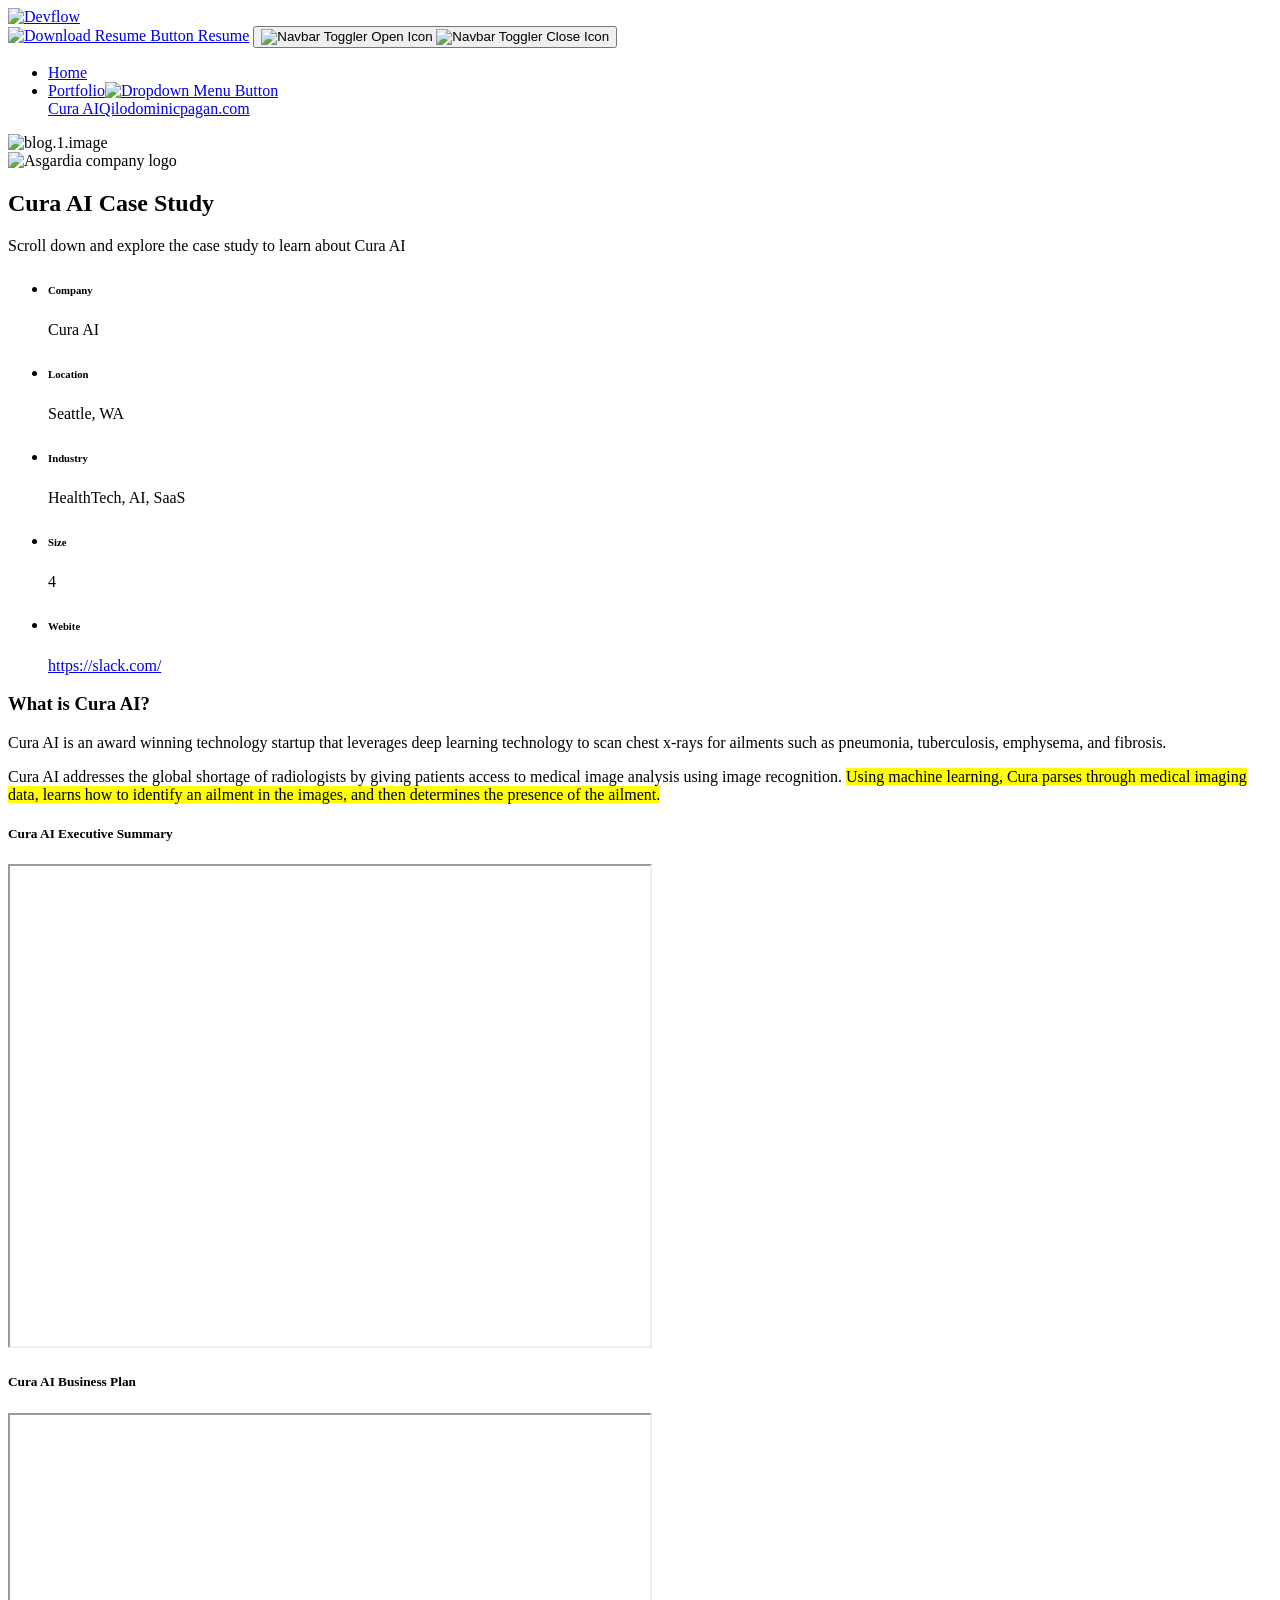
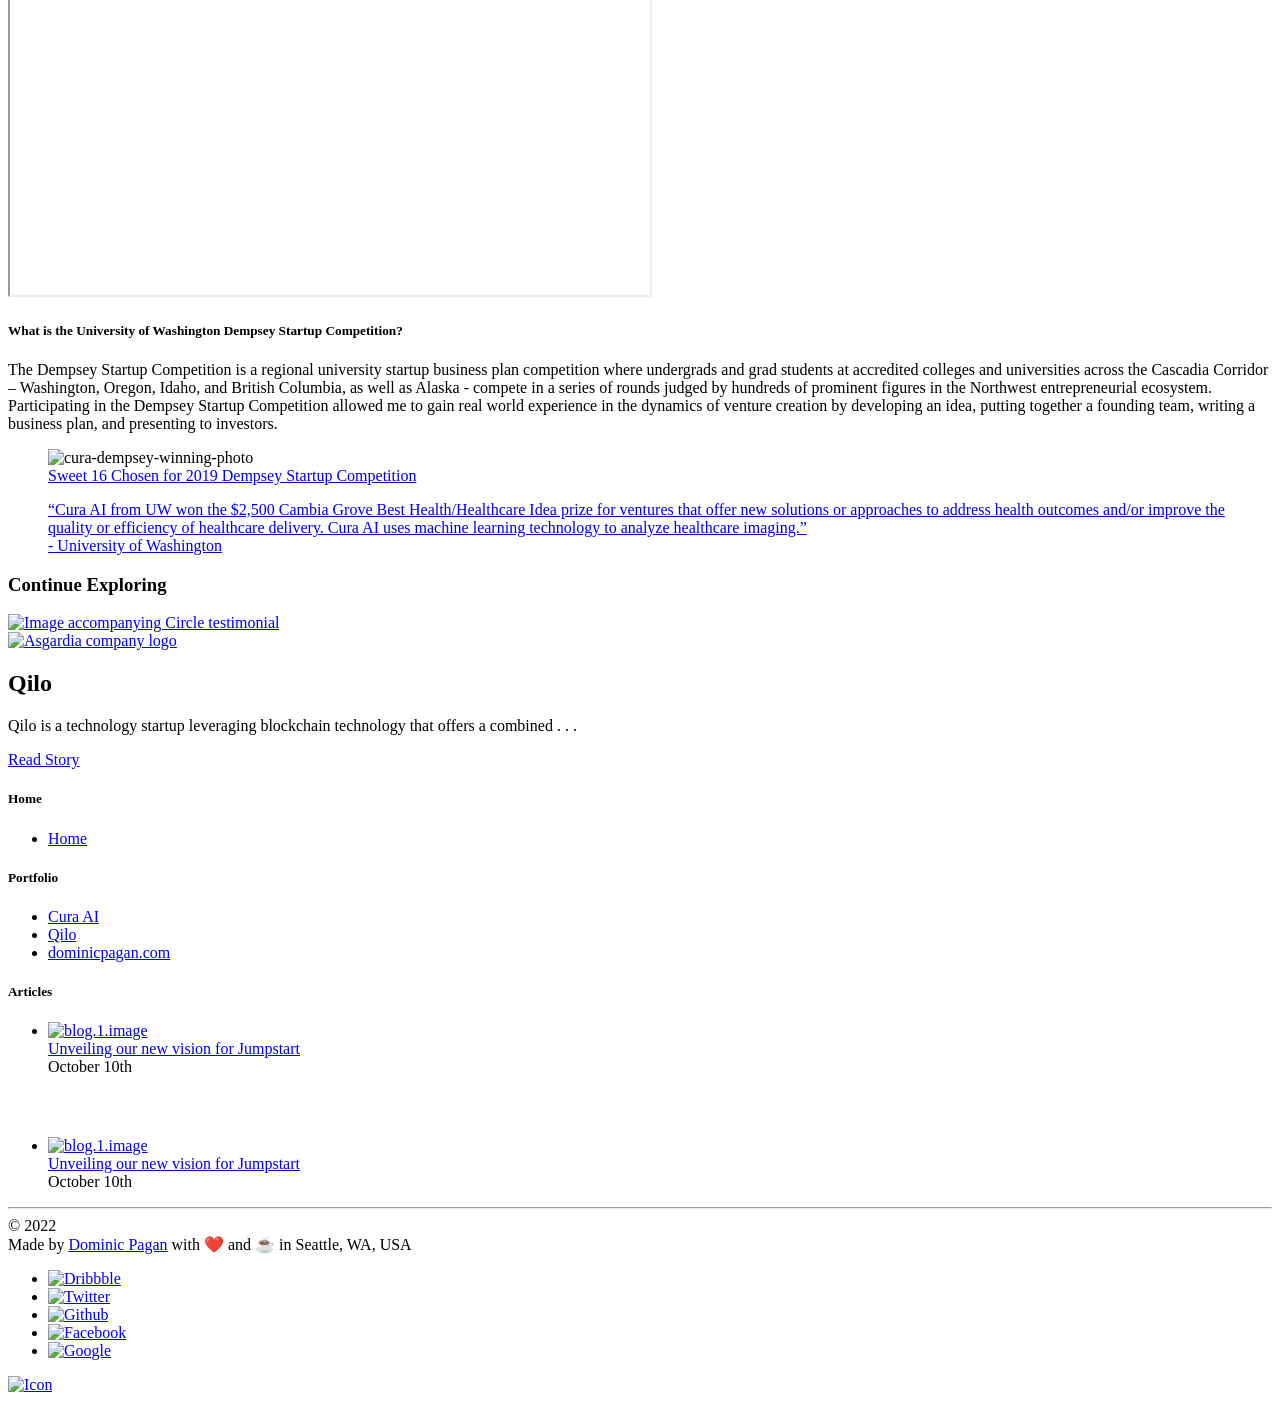
==== cura-case-study.html @ bec437ee "Add files via upload" ====
﻿<!doctype html>
<html lang="en">

<head>
    <meta charset="utf-8">
    <title>Cura Case Study</title>
    <meta name="viewport" content="width=device-width, initial-scale=1.0">
    <meta name="description" content="Bootstrap HTML template and UI kit by Medium Rare">
    <!-- Begin loading animation -->
    <link href="assets/css/loaders/loader-pulse.css" rel="stylesheet" type="text/css" media="all" />
    <!-- End loading animation -->
    <link href="assets/css/theme.css" rel="stylesheet" type="text/css" media="all" />
    <link href="https://fonts.googleapis.com/css?family=Nunito:400,400i,600,700&display=swap" rel="stylesheet">
    <link href="assets/css/custom.css" rel="stylesheet" type="text/css" media="all" />
</head>

  <body>
    <div class="loader">
      <div class="loading-animation"></div>
    </div>
    <!-- <div class="alert alert-dismissible d-none d-md-block bg-primary-3 text-white py-4 py-md-3 px-0 mb-0 rounded-0 border-0">
    <div class="container">
        <div class="row no-gutters align-items-md-center justify-content-center">
            <div class="col-lg-11 col-md d-flex flex-column flex-md-row align-items-md-center justify-content-lg-center">
                <div class="mb-3 mb-md-0"><strong>Intro Sale</strong> $10 per license for Jumpstart's launch. Act fast, ends soon.</div>
                <a class="btn btn-sm btn-success ml-md-3" target="_blank" href=#>Redeem Offer</a>
            </div>
            <div class="col-auto position-absolute right">
                <button type="button" class="close p-0 position-relative" data-dismiss="alert" aria-label="Close">
                    <span aria-hidden="true">
                        <img src="assets/img/icons/interface/icon-x.svg" alt="Close" class="icon icon-sm bg-white" data-inject-svg>
                    </span>
                </button>
            </div>
        </div>
    </div>
</div> -->
    <div class="navbar-container bg-primary-3">
      <nav class="navbar navbar-expand-lg navbar-dark" data-sticky="top">
          <div class="container">
              <a class="navbar-brand navbar-brand-dynamic-color fade-page" href="index.html">
                  <img alt="Devflow" src="assets/img/logos/dominic_portfolio_logo.png" style="width:200px;height:60.68px;">
              </a>
              <div class="d-flex align-items-center order-lg-3">
                  <a href="https://forms.gle/4DcgA4DSBCfQYW4X8" target="_blank" class="btn btn-primary ml-lg-4 mr-3 mr-md-4 mr-lg-0 d-none d-sm-block order-lg-3"><img alt="Download Resume Button" src="assets/img/icons/theme/files/cloud-download.svg"> Resume</a>
                  <button aria-expanded="false" aria-label="Toggle navigation" class="navbar-toggler" data-target=".navbar-collapse" data-toggle="collapse" type="button">
                      <img alt="Navbar Toggler Open Icon" class="navbar-toggler-open icon icon-sm" data-inject-svg src="assets/css/img/icon-menu.svg">
                      <img alt="Navbar Toggler Close Icon" class="navbar-toggler-close icon icon-sm" data-inject-svg src="assets/css/img/icon-x.svg">
                  </button>
              </div>
              <div class="collapse navbar-collapse order-3 order-lg-2 justify-content-lg-end" id="navigation-menu">
                  <ul class="navbar-nav my-3 my-lg-0">
                      <li class="nav-item">
                          <div class="dropdown">
                              <a aria-expanded="false" aria-haspopup="true" class="nav-link nav-item" data-toggle="dropdown-grid" href="index.html" role="button">Home</a>
                          </div>
                      </li>
                      <li class="nav-item">
                          <div class="dropdown">
                              <a aria-expanded="false" aria-haspopup="true" class="nav-link nav-item" data-toggle="dropdown-grid" href="#" role="button">Portfolio<img alt="Dropdown Menu Button" class="filter-white" src="assets/img/icons/interface/icon-caret-down.svg"></a>
                              <div class="row dropdown-menu">
                                  <div class="col-auto" data-dropdown-content>
                                      <div class="dropdown-grid-menu">
                                          <a href="cura-case-study.html" class="dropdown-item fade-page">Cura AI</a><a href="qilo-case-study.html" class="dropdown-item fade-page">Qilo</a><a href="dominicpagan-case-study.html" class="dropdown-item fade-page">dominicpagan.com</a>
                                      </div>
                                  </div>
                              </div>
                          </div>
                      </li>
                  </ul>
              </div>
          </div>
      </nav>
    </div>

    <section class="p-0 bg-primary-3 row no-gutters">
      <div class="col-lg-5 col-xl-6 order-lg-2">
        <div class="divider divider-side transform-flip-y bg-primary-3 d-none d-lg-block"></div>
        <img class="flex-fill" src="assets/img/cura-dempsey-winning-photo.jpg" alt="blog.1.image">
      </div>
      <div class="col-lg-7 col-xl-6">
        <div class="container min-vh-lg-70 min-vh-xl-80 d-flex align-items-center">
          <div class="row justify-content-center">
            <div class="col col-md-10 col-xl-9 py-4 py-sm-5">
              <div class="my-4 my-md-5 my-lg-0 my-xl-5">
                <div class="badge badge-light">
                                <img src="assets/img/logos/cura-logo-black.png" alt="Asgardia company logo" class="icon icon-lg m-lg-1">
                </div>
                
                <h1 class="display-4 mt-4 mt-lg-5">
              Cura AI Case Study
            </h1>
                <p class="lead">
                    Scroll down and explore the case study to learn about Cura AI
                </p>
              </div>
            </div>
          </div>
        </div>
      </div>
    </section>
    <section>
      <div class="container">
        <div class="row align-items-start justify-content-around">
          <div class="col-md-9 col-lg col-xl-4 sticky-lg-top mb-5 mb-lg-0">
            <ul class="list-group pr-xl-4">
              <li class="list-group-item px-4 py-3 d-flex justify-content-between">
                <h6 class="mb-0">Company</h6>
                <div>Cura AI</div>
              </li>
              <li class="list-group-item px-4 py-3 d-flex justify-content-between">
                <h6 class="mb-0">Location</h6>
                <div>Seattle, WA</div>
              </li>
              <li class="list-group-item px-4 py-3 d-flex justify-content-between">
                <h6 class="mb-0">Industry</h6>
                <div>HealthTech, AI, SaaS</div>
              </li>
              <li class="list-group-item px-4 py-3 d-flex justify-content-between">
                <h6 class="mb-0">Size</h6>
                <div>4</div>
              </li>
              <li class="list-group-item px-4 py-3 d-flex justify-content-between">
                <h6 class="mb-0">Webite</h6>
                <div><a href="#">https://slack.com/</a>
                </div>
              </li>
            </ul>
          </div>
          <div class="col-xl-7 col-lg-8 col-md-9">
            <article class="article">
              <h3 class="h2">What is Cura AI?</h3>
              <p>
                  Cura AI is an award winning technology startup that leverages deep learning technology to scan chest x-rays for ailments such as pneumonia, tuberculosis, emphysema, and fibrosis.              </p>
              <p>


                  Cura AI addresses the global shortage of radiologists by giving patients access to medical image analysis using image recognition. <mark data-aos="highlight-text" data-aos-delay="250">
    Using machine learning, Cura parses through medical imaging data, learns how to identify an ailment in the images, and then determines the
    presence of the ailment.</mark>
              </p>
              <h5>Cura AI Executive Summary</h5>
              <p>
                  <iframe src="https://drive.google.com/file/d/1yFnxtBKq-VN1tPJ_rn9zBAnUxl6fNnt5/preview" width="640" height="480" allow="autoplay"></iframe>
              </p>
              
              <p>
                  
              </p>
              <h5>Cura AI Business Plan</h5>
              <p>
                  <iframe src="https://drive.google.com/file/d/1v3Smj7I9ie5drWH5AjKhnyu6d0LBf76s/preview" width="640" height="480" allow="autoplay"></iframe>
              </p>
              <h5>What is the University of Washington Dempsey Startup Competition?</h5>
              <p>
                  The Dempsey Startup Competition is a regional university startup business plan competition where undergrads and grad students at accredited colleges and universities across the Cascadia Corridor – Washington, Oregon, Idaho, and British Columbia, as well as Alaska - compete in a series of rounds judged by hundreds of prominent figures in the Northwest entrepreneurial ecosystem. Participating in the Dempsey Startup Competition allowed me to gain real world experience in the dynamics of venture creation by developing an idea, putting together a founding team, writing a business plan, and presenting to investors.
              </p>
              <figure>
                <img src="assets/img/cura-dempsey-winning-photo.jpg" alt="cura-dempsey-winning-photo" class="img-fluid rounded">
                <figcaption><a href="https://blog.foster.uw.edu/sweet-16-2019-dempsey-startup-competition/" target="_blank">Sweet 16 Chosen for 2019 Dempsey Startup Competition</a></figcaption>
              </figure>
              <blockquote class="blockquote">
                  <a href="https://blog.foster.uw.edu/awards-2019-dempsey-startup-competition/" target="_blank">“Cura AI from UW won the $2,500 Cambia Grove Best Health/Healthcare Idea prize for ventures that offer new solutions or approaches to address health outcomes and/or improve the quality or efficiency of healthcare delivery. Cura AI uses machine learning technology to analyze healthcare imaging.”<br /> - University of Washington</a>
              </blockquote>
              <p></p>
              <p></p>
              
            </article>
          </div>
        </div>
      </div>
    </section>
    <section class="bg-primary-3">
      <div class="container">
        <div class="row section-title justify-content-center text-center">
          <div class="col-md-9 col-lg-8 col-xl-7">
            <h3 class="h1">Continue Exploring</h3>

          </div>
        </div>
        <div class="row">
          <div class="col">
            <div class="d-flex flex-column flex-lg-row no-gutters border rounded bg-primary-3 o-hidden">
              <a href="#" class="d-block position-relative bg-gradient col-xl-6 order-lg-2">
                <div class="divider divider-side transform-flip-y d-none d-lg-block"></div>
                <img class="card-img-top flex-fill hover-fade-out" src="assets/img/qilo-home-banner-custom.jpg" alt="Image accompanying Circle testimonial">
                <div class="badge badge-light badge-pill">
                  <img src="assets/img/logos/qilo-black.png" alt="Asgardia company logo" class="icon icon-sm m-1 m-lg-2">
                </div>
              </a>
              <div class="p-4 p-md-5 col-xl">
                <div class="p-lg-4 p-xl-5">
                  <h1>Qilo</h1>
                  <p class="lead">
                      Qilo is a technology startup leveraging blockchain technology that offers a combined . . .
                  </p>
                  <a href="qilo-case-study.html" class="lead stretched-link">Read Story</a>
                </div>
              </div>
            </div>
          </div>
        </div>
      </div>
    </section>
    <footer class="bg-primary-3 text-white links-white pb-4 footer-1">
        <div class="container">
            <div class="row">
                <div class="col-xl-auto mr-xl-5 col-md-3">
                    <h5>Home</h5>
                    <ul class="nav flex-row flex-md-column">
                        <li class="nav-item mr-3 mr-md-0">
                            <a href="index.html" class="nav-link fade-page px-0 py-2">Home</a>
                        </li>
                    </ul>
                </div>
                <div class="col-xl-auto mr-xl-5 col-md-3 mb-4 mb-md-0">
                    <h5>Portfolio</h5>
                    <ul class="nav flex-row flex-md-column">
                        <li class="nav-item mr-3 mr-md-0">
                            <a href="cura-case-study.html" class="nav-link fade-page px-0 py-2">Cura AI</a>
                        </li>
                        <li class="nav-item mr-3 mr-md-0">
                            <a href="qilo-case-study.html" class="nav-link fade-page px-0 py-2">Qilo</a>
                        </li>
                        <li class="nav-item mr-3 mr-md-0">
                            <a href="dominicpagan-case-study.html" class="nav-link fade-page px-0 py-2">dominicpagan.com</a>
                        </li>
                    </ul>
                </div>
                <div class="col mt-4 mt-md-0 mt-lg-5 mt-xl-0 order-lg-4 order-xl-3">
                    <h5>Articles</h5>
                    <ul class="list-unstyled d-flex flex-wrap">
                        <li class="col-12 col-lg-6 col-xl-12 px-0">
                            <div class="row my-2 my-md-3">
                                <a class="col-5" href="#">
                                    <img class="rounded img-fluid hover-fade-out" src="assets/img/blog/thumb-2.jpg" alt="blog.1.image">
                                </a>
                                <div class="col">
                                    <a class="h6" href="#">Unveiling our new vision for Jumpstart</a>
                                    <div class="text-small text-muted mt-2">October 10th</div>
                                </div>
                            </div>
                        </li>
                    </ul>
                </div>
                <div class="col-lg mt-2 mt-md-5 mt-lg-0 order-lg-3 order-xl-4">
                    <h5><span style="color: transparent">Articles</span></h5>
                    <ul class="list-unstyled d-flex flex-wrap">
                        <li class="col-12 col-lg-6 col-xl-12 px-0">
                            <div class="row my-2 my-md-3">
                                <a class="col-5" href="#">
                                    <img class="rounded img-fluid hover-fade-out" src="assets/img/blog/thumb-1.jpg" alt="blog.1.image">
                                </a>
                                <div class="col">
                                    <a class="h6" href="#">Unveiling our new vision for Jumpstart</a>
                                    <div class="text-small text-muted mt-2">October 10th</div>
                                </div>
                            </div>
                        </li>
                    </ul>
                </div>
            </div>
            <div class="row">
                <div class="col">
                    <hr>
                </div>
            </div>
            <div class="row flex-column flex-lg-row align-items-center justify-content-center justify-content-lg-between text-center text-lg-left">
                <div class="col-auto">
                    <div class="d-flex flex-column flex-sm-row align-items-center text-small">
                        <div class="text-muted">
                            &copy; 2022 <br /> Made by <a href="https://dominicpagan.com" target="_blank">Dominic Pagan</a> with ❤️ and ☕ in Seattle, WA, USA
                        </div>
                    </div>
                </div>
                <div class="col-auto mt-3 mt-lg-0">
                    <ul class="list-unstyled d-flex mb-0">
                        <li class="mx-3">
                            <a href="#" class="hover-fade-out">
                                <img src="assets/img/icons/social/dribbble.svg" alt="Dribbble" class="icon icon-xs bg-white" data-inject-svg>
                            </a>
                        </li>
                        <li class="mx-3">
                            <a href="#" class="hover-fade-out">
                                <img src="assets/img/icons/social/twitter.svg" alt="Twitter" class="icon icon-xs bg-white" data-inject-svg>
                            </a>
                        </li>
                        <li class="mx-3">
                            <a href="#" class="hover-fade-out">
                                <img src="assets/img/icons/social/github.svg" alt="Github" class="icon icon-xs bg-white" data-inject-svg>
                            </a>
                        </li>
                        <li class="mx-3">
                            <a href="#" class="hover-fade-out">
                                <img src="assets/img/icons/social/facebook.svg" alt="Facebook" class="icon icon-xs bg-white" data-inject-svg>
                            </a>
                        </li>
                        <li class="mx-3">
                            <a href="#" class="hover-fade-out">
                                <img src="assets/img/icons/social/google.svg" alt="Google" class="icon icon-xs bg-white" data-inject-svg>
                            </a>
                        </li>
                    </ul>
                </div>
            </div>
        </div>
    </footer>
    <a href="#top" class="btn btn-primary rounded-circle btn-back-to-top" data-smooth-scroll data-aos="fade-up" data-aos-offset="2000" data-aos-mirror="true" data-aos-once="false">
      <img src="assets/img/icons/interface/icon-arrow-up.svg" alt="Icon" class="icon bg-white" data-inject-svg>
    </a>
    <!-- Required vendor scripts (Do not remove) -->
    <script type="text/javascript" src="assets/js/jquery.min.js"></script>
    <script type="text/javascript" src="assets/js/popper.min.js"></script>
    <script type="text/javascript" src="assets/js/bootstrap.js"></script>

    <!-- Optional Vendor Scripts (Remove the plugin script here and comment initializer script out of index.js if site does not use that feature) -->

    <!-- AOS (Animate On Scroll - animates elements into view while scrolling down) -->
    <script type="text/javascript" src="assets/js/aos.js"></script>
    <!-- Clipboard (copies content from browser into OS clipboard) -->
    <script type="text/javascript" src="assets/js/clipboard.min.js"></script>
    <!-- Fancybox (handles image and video lightbox and galleries) -->
    <script type="text/javascript" src="assets/js/jquery.fancybox.min.js"></script>
    <!-- Flatpickr (calendar/date/time picker UI) -->
    <script type="text/javascript" src="assets/js/flatpickr.min.js"></script>
    <!-- Flickity (handles touch enabled carousels and sliders) -->
    <script type="text/javascript" src="assets/js/flickity.pkgd.min.js"></script>
    <!-- Ion rangeSlider (flexible and pretty range slider elements) -->
    <script type="text/javascript" src="assets/js/ion.rangeSlider.min.js"></script>
    <!-- Isotope (masonry layouts and filtering) -->
    <script type="text/javascript" src="assets/js/isotope.pkgd.min.js"></script>
    <!-- jarallax (parallax effect and video backgrounds) -->
    <script type="text/javascript" src="assets/js/jarallax.min.js"></script>
    <script type="text/javascript" src="assets/js/jarallax-video.min.js"></script>
    <script type="text/javascript" src="assets/js/jarallax-element.min.js"></script>
    <!-- jQuery Countdown (displays countdown text to a specified date) -->
    <script type="text/javascript" src="assets/js/jquery.countdown.min.js"></script>
    <!-- jQuery smartWizard facilitates steppable wizard content -->
    <script type="text/javascript" src="assets/js/jquery.smartWizard.min.js"></script>
    <!-- Plyr (unified player for Video, Audio, Vimeo and Youtube) -->
    <script type="text/javascript" src="assets/js/plyr.polyfilled.min.js"></script>
    <!-- Prism (displays formatted code boxes) -->
    <script type="text/javascript" src="assets/js/prism.js"></script>
    <!-- ScrollMonitor (manages events for elements scrolling in and out of view) -->
    <script type="text/javascript" src="assets/js/scrollMonitor.js"></script>
    <!-- Smooth scroll (animation to links in-page)-->
    <script type="text/javascript" src="assets/js/smooth-scroll.polyfills.min.js"></script>
    <!-- SVGInjector (replaces img tags with SVG code to allow easy inclusion of SVGs with the benefit of inheriting colors and styles)-->
    <script type="text/javascript" src="assets/js/svg-injector.umd.production.js"></script>
    <!-- TwitterFetcher (displays a feed of tweets from a specified account)-->
    <script type="text/javascript" src="assets/js/twitterFetcher_min.js"></script>
    <!-- Typed text (animated typing effect)-->
    <script type="text/javascript" src="assets/js/typed.min.js"></script>
    <!-- Required theme scripts (Do not remove) -->
    <script type="text/javascript" src="assets/js/theme.js"></script>
    <!-- Removes page load animation when window is finished loading -->
    <script type="text/javascript">
      window.addEventListener("load",function(){document.querySelector('body').classList.add('loaded');});
    </script>

  </body>

</html>
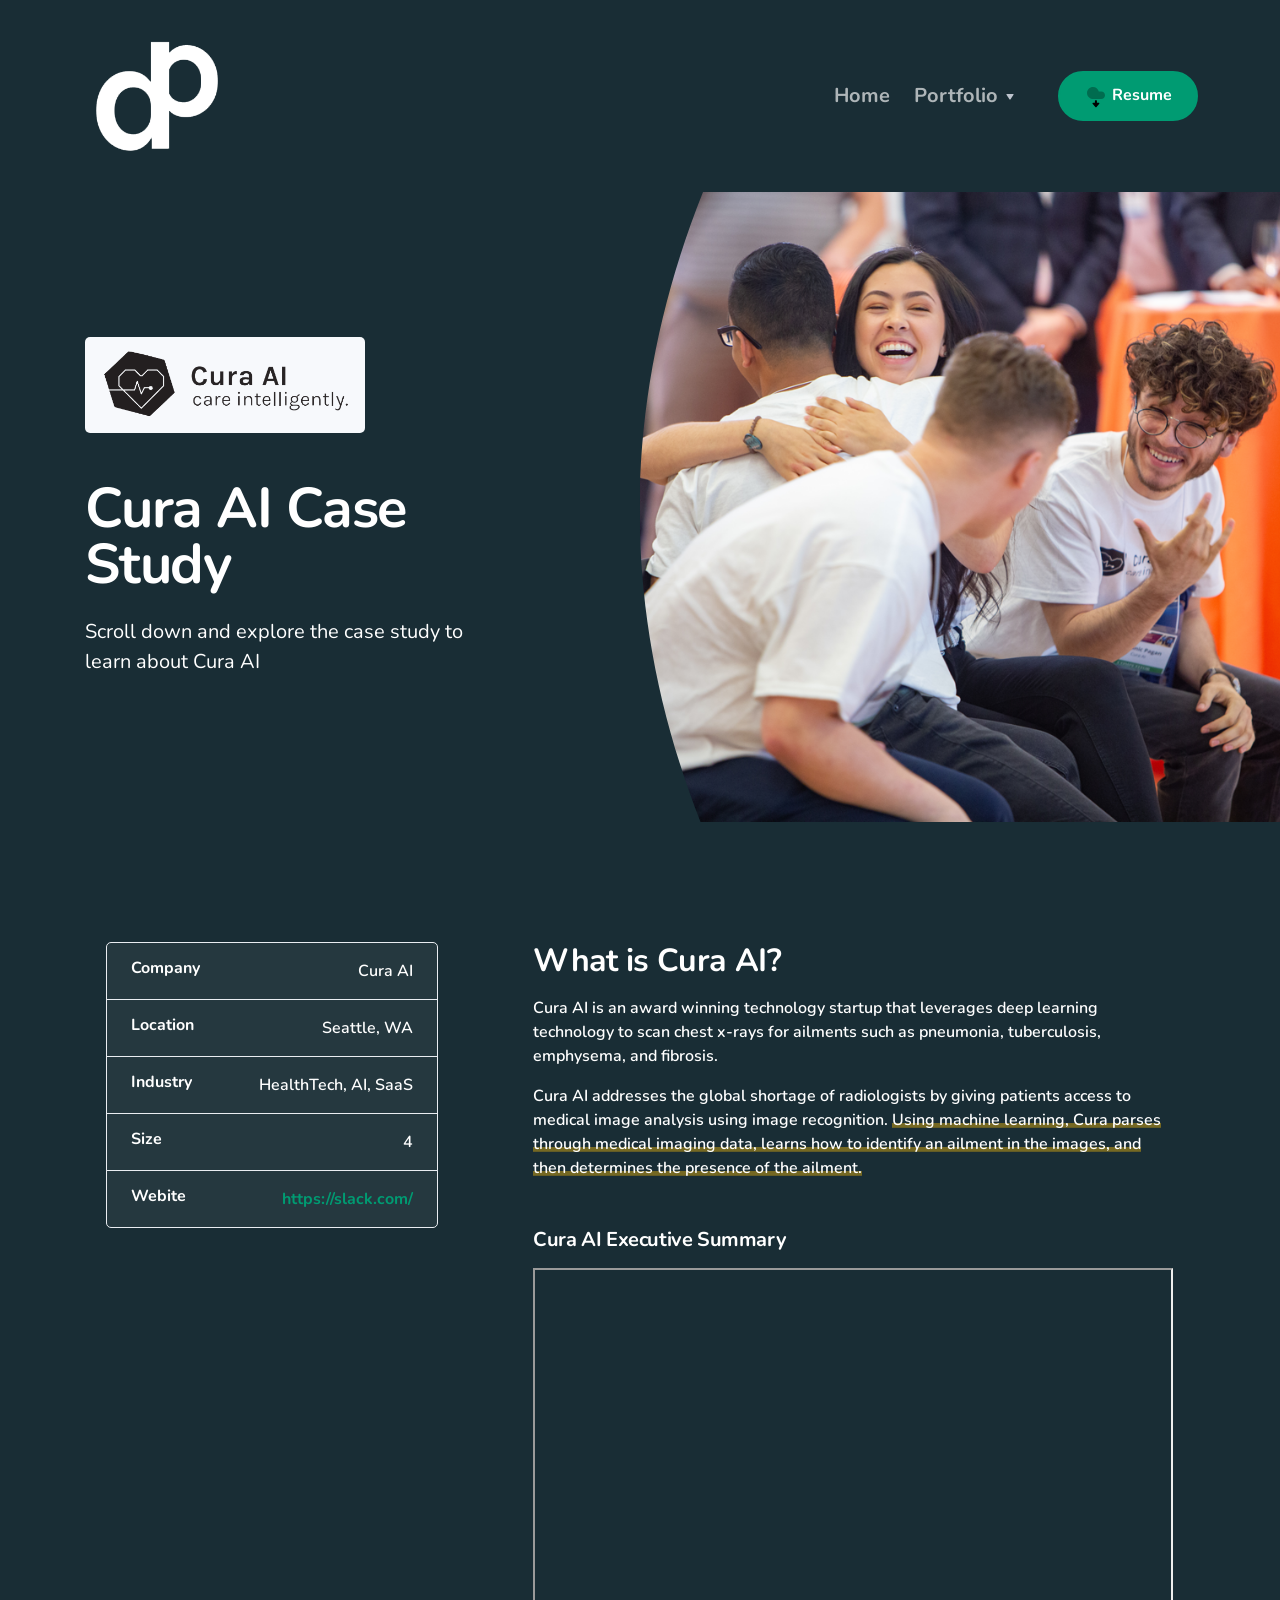
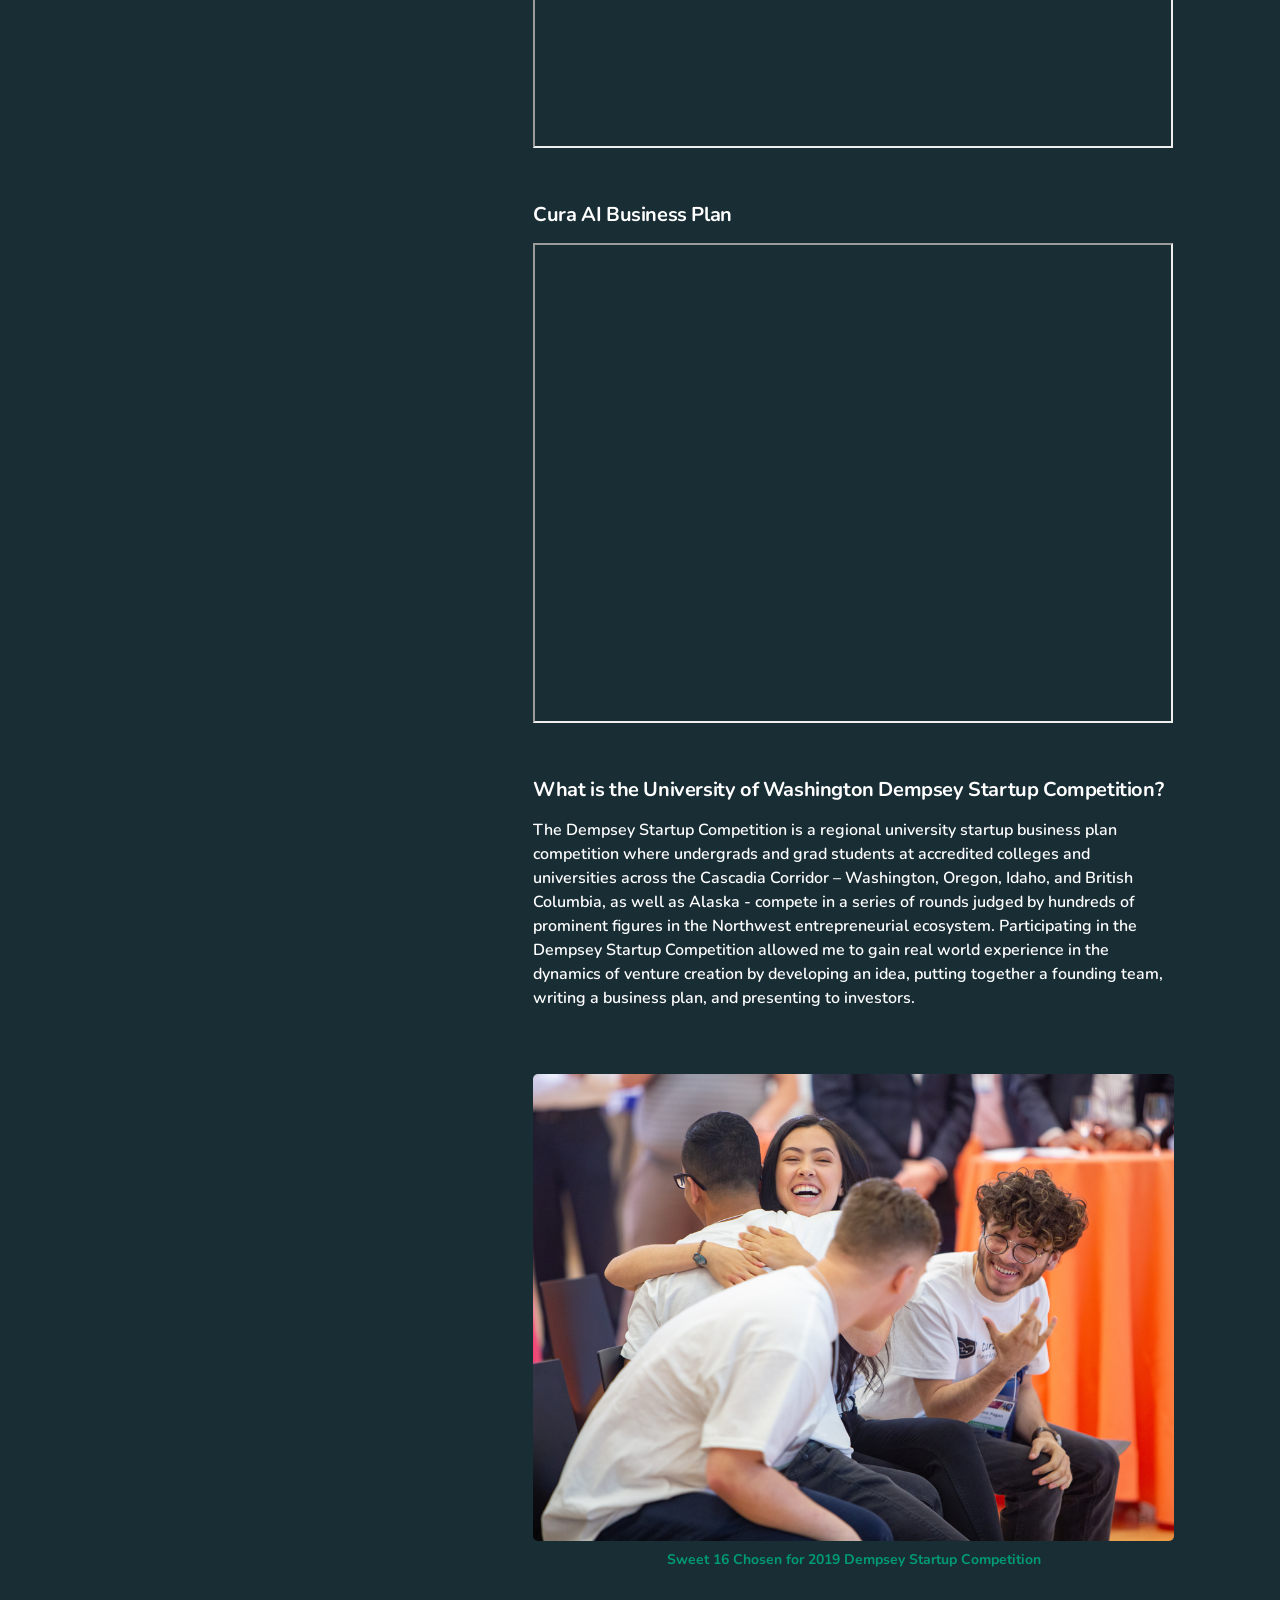
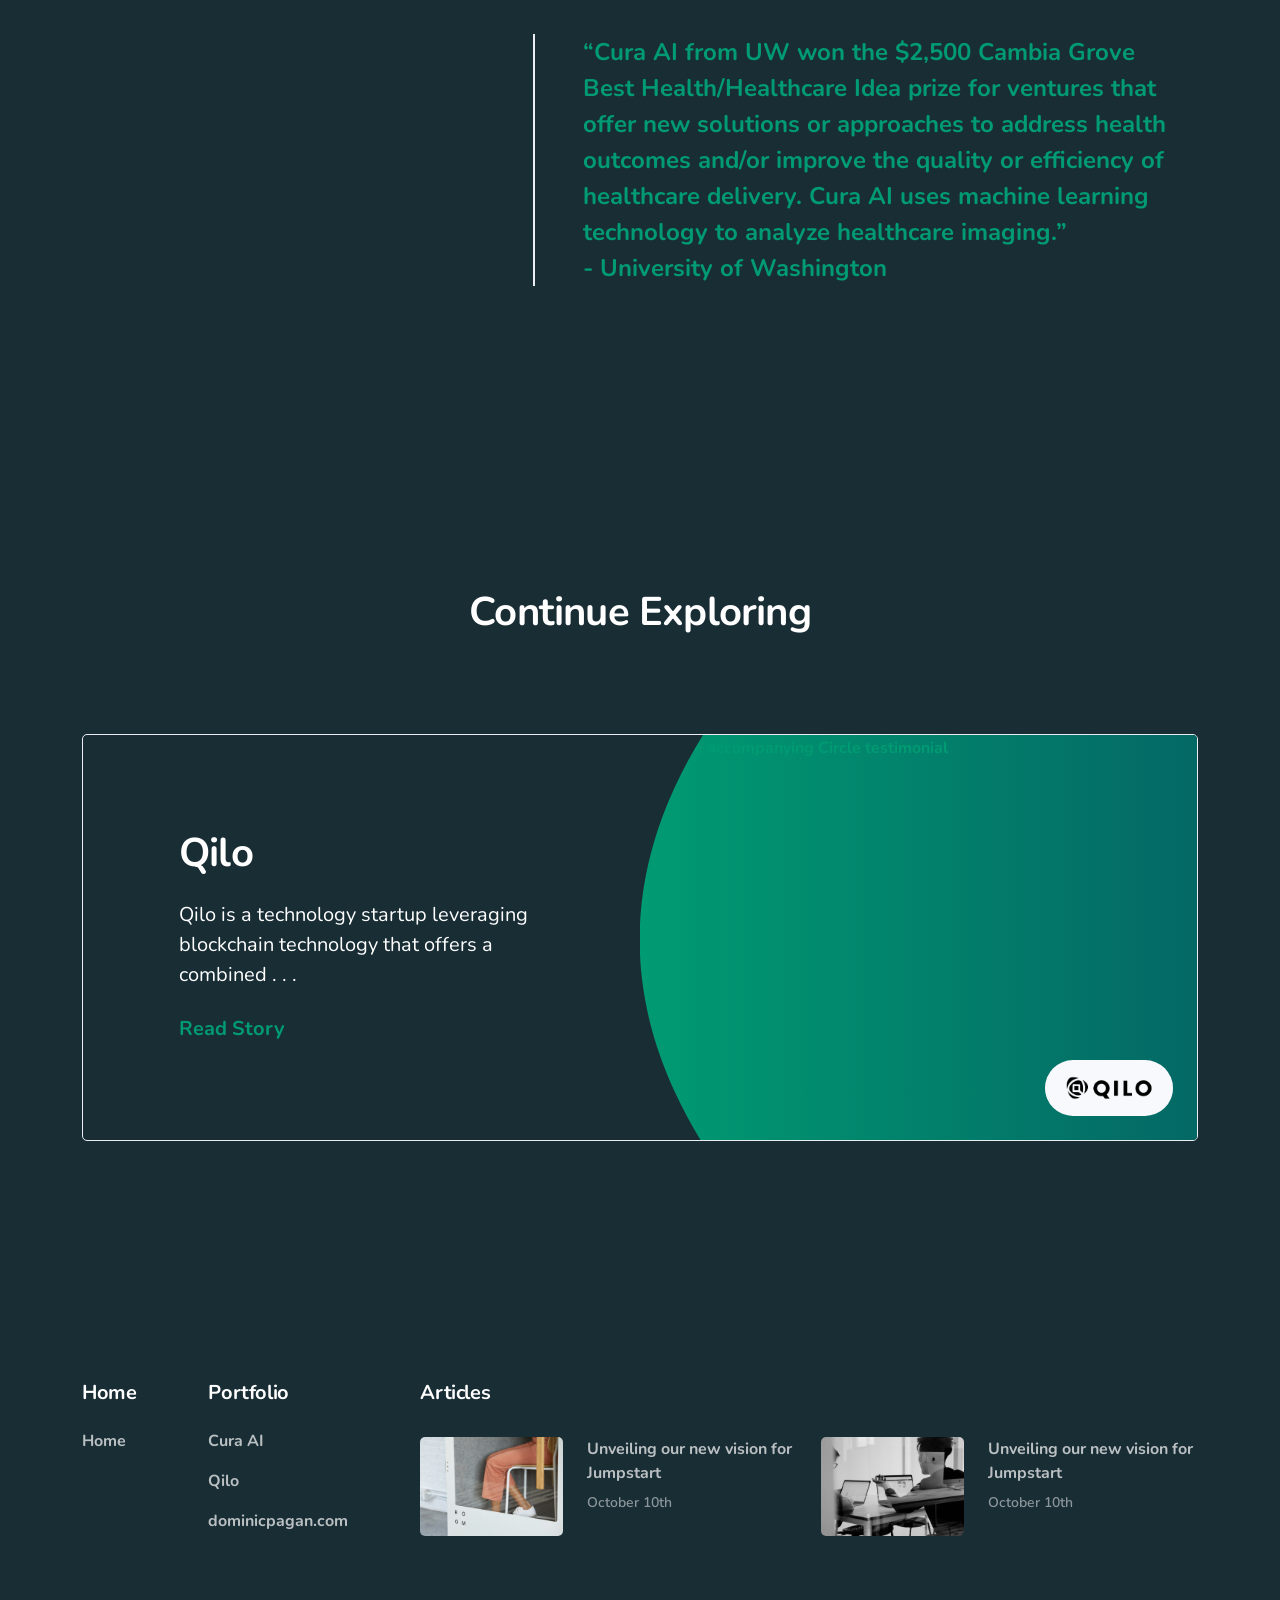
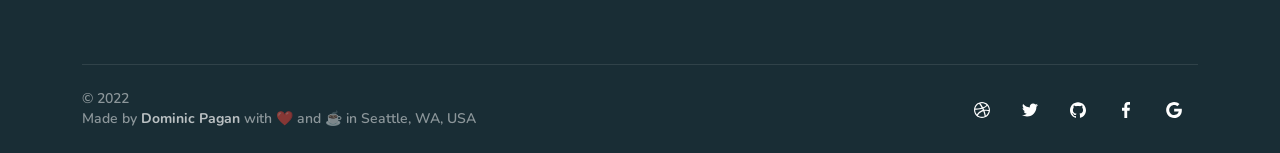
==== commit a23ef0f4: "Update cura-case-study.html" ====
--- a/cura-case-study.html
+++ b/cura-case-study.html
@@ -1,6 +1,6 @@
-﻿<!doctype html>
-<html lang="en">
-
+﻿<!doctype html>
+<html lang="en">
+
 <head>
     <meta charset="utf-8">
     <title>Cura Case Study</title>
@@ -12,34 +12,34 @@
     <link href="assets/css/theme.css" rel="stylesheet" type="text/css" media="all" />
     <link href="https://fonts.googleapis.com/css?family=Nunito:400,400i,600,700&display=swap" rel="stylesheet">
     <link href="assets/css/custom.css" rel="stylesheet" type="text/css" media="all" />
-</head>
-
-  <body>
-    <div class="loader">
-      <div class="loading-animation"></div>
-    </div>
-    <!-- <div class="alert alert-dismissible d-none d-md-block bg-primary-3 text-white py-4 py-md-3 px-0 mb-0 rounded-0 border-0">
-    <div class="container">
-        <div class="row no-gutters align-items-md-center justify-content-center">
-            <div class="col-lg-11 col-md d-flex flex-column flex-md-row align-items-md-center justify-content-lg-center">
-                <div class="mb-3 mb-md-0"><strong>Intro Sale</strong> $10 per license for Jumpstart's launch. Act fast, ends soon.</div>
-                <a class="btn btn-sm btn-success ml-md-3" target="_blank" href=#>Redeem Offer</a>
-            </div>
-            <div class="col-auto position-absolute right">
-                <button type="button" class="close p-0 position-relative" data-dismiss="alert" aria-label="Close">
-                    <span aria-hidden="true">
-                        <img src="assets/img/icons/interface/icon-x.svg" alt="Close" class="icon icon-sm bg-white" data-inject-svg>
-                    </span>
-                </button>
-            </div>
-        </div>
-    </div>
-</div> -->
-    <div class="navbar-container bg-primary-3">
-      <nav class="navbar navbar-expand-lg navbar-dark" data-sticky="top">
+</head>
+
+  <body>
+    <div class="loader">
+      <div class="loading-animation"></div>
+    </div>
+    <!-- <div class="alert alert-dismissible d-none d-md-block bg-primary-3 text-white py-4 py-md-3 px-0 mb-0 rounded-0 border-0">
+    <div class="container">
+        <div class="row no-gutters align-items-md-center justify-content-center">
+            <div class="col-lg-11 col-md d-flex flex-column flex-md-row align-items-md-center justify-content-lg-center">
+                <div class="mb-3 mb-md-0"><strong>Intro Sale</strong> $10 per license for Jumpstart's launch. Act fast, ends soon.</div>
+                <a class="btn btn-sm btn-success ml-md-3" target="_blank" href=#>Redeem Offer</a>
+            </div>
+            <div class="col-auto position-absolute right">
+                <button type="button" class="close p-0 position-relative" data-dismiss="alert" aria-label="Close">
+                    <span aria-hidden="true">
+                        <img src="assets/img/icons/interface/icon-x.svg" alt="Close" class="icon icon-sm bg-white" data-inject-svg>
+                    </span>
+                </button>
+            </div>
+        </div>
+    </div>
+</div> -->
+    <div class="navbar-container bg-primary-3">
+      <nav class="navbar navbar-expand-lg navbar-dark" data-sticky="top">
           <div class="container">
               <a class="navbar-brand navbar-brand-dynamic-color fade-page" href="index.html">
-                  <img alt="Devflow" src="assets/img/logos/dominic_portfolio_logo.png" style="width:200px;height:60.68px;">
+                  <img alt="Devflow" src="assets/img/logos/dominic_portfolio_logo.png" style="width:150px;height:150px;">
               </a>
               <div class="d-flex align-items-center order-lg-3">
                   <a href="https://forms.gle/4DcgA4DSBCfQYW4X8" target="_blank" class="btn btn-primary ml-lg-4 mr-3 mr-md-4 mr-lg-0 d-none d-sm-block order-lg-3"><img alt="Download Resume Button" src="assets/img/icons/theme/files/cloud-download.svg"> Resume</a>
@@ -69,139 +69,139 @@
                       </li>
                   </ul>
               </div>
-          </div>
-      </nav>
-    </div>
-
-    <section class="p-0 bg-primary-3 row no-gutters">
-      <div class="col-lg-5 col-xl-6 order-lg-2">
-        <div class="divider divider-side transform-flip-y bg-primary-3 d-none d-lg-block"></div>
-        <img class="flex-fill" src="assets/img/cura-dempsey-winning-photo.jpg" alt="blog.1.image">
-      </div>
-      <div class="col-lg-7 col-xl-6">
-        <div class="container min-vh-lg-70 min-vh-xl-80 d-flex align-items-center">
-          <div class="row justify-content-center">
-            <div class="col col-md-10 col-xl-9 py-4 py-sm-5">
-              <div class="my-4 my-md-5 my-lg-0 my-xl-5">
+          </div>
+      </nav>
+    </div>
+
+    <section class="p-0 bg-primary-3 row no-gutters">
+      <div class="col-lg-5 col-xl-6 order-lg-2">
+        <div class="divider divider-side transform-flip-y bg-primary-3 d-none d-lg-block"></div>
+        <img class="flex-fill" src="assets/img/cura-dempsey-winning-photo.jpg" alt="blog.1.image">
+      </div>
+      <div class="col-lg-7 col-xl-6">
+        <div class="container min-vh-lg-70 min-vh-xl-80 d-flex align-items-center">
+          <div class="row justify-content-center">
+            <div class="col col-md-10 col-xl-9 py-4 py-sm-5">
+              <div class="my-4 my-md-5 my-lg-0 my-xl-5">
                 <div class="badge badge-light">
                                 <img src="assets/img/logos/cura-logo-black.png" alt="Asgardia company logo" class="icon icon-lg m-lg-1">
-                </div>
-                
-                <h1 class="display-4 mt-4 mt-lg-5">
-              Cura AI Case Study
-            </h1>
+                </div>
+                
+                <h1 class="display-4 mt-4 mt-lg-5">
+              Cura AI Case Study
+            </h1>
                 <p class="lead">
                     Scroll down and explore the case study to learn about Cura AI
-                </p>
-              </div>
-            </div>
-          </div>
-        </div>
-      </div>
-    </section>
-    <section>
-      <div class="container">
-        <div class="row align-items-start justify-content-around">
-          <div class="col-md-9 col-lg col-xl-4 sticky-lg-top mb-5 mb-lg-0">
-            <ul class="list-group pr-xl-4">
-              <li class="list-group-item px-4 py-3 d-flex justify-content-between">
-                <h6 class="mb-0">Company</h6>
-                <div>Cura AI</div>
-              </li>
-              <li class="list-group-item px-4 py-3 d-flex justify-content-between">
-                <h6 class="mb-0">Location</h6>
-                <div>Seattle, WA</div>
-              </li>
-              <li class="list-group-item px-4 py-3 d-flex justify-content-between">
-                <h6 class="mb-0">Industry</h6>
-                <div>HealthTech, AI, SaaS</div>
-              </li>
-              <li class="list-group-item px-4 py-3 d-flex justify-content-between">
-                <h6 class="mb-0">Size</h6>
-                <div>4</div>
-              </li>
-              <li class="list-group-item px-4 py-3 d-flex justify-content-between">
-                <h6 class="mb-0">Webite</h6>
-                <div><a href="#">https://slack.com/</a>
-                </div>
-              </li>
-            </ul>
-          </div>
-          <div class="col-xl-7 col-lg-8 col-md-9">
-            <article class="article">
-              <h3 class="h2">What is Cura AI?</h3>
-              <p>
-                  Cura AI is an award winning technology startup that leverages deep learning technology to scan chest x-rays for ailments such as pneumonia, tuberculosis, emphysema, and fibrosis.              </p>
+                </p>
+              </div>
+            </div>
+          </div>
+        </div>
+      </div>
+    </section>
+    <section>
+      <div class="container">
+        <div class="row align-items-start justify-content-around">
+          <div class="col-md-9 col-lg col-xl-4 sticky-lg-top mb-5 mb-lg-0">
+            <ul class="list-group pr-xl-4">
+              <li class="list-group-item px-4 py-3 d-flex justify-content-between">
+                <h6 class="mb-0">Company</h6>
+                <div>Cura AI</div>
+              </li>
+              <li class="list-group-item px-4 py-3 d-flex justify-content-between">
+                <h6 class="mb-0">Location</h6>
+                <div>Seattle, WA</div>
+              </li>
+              <li class="list-group-item px-4 py-3 d-flex justify-content-between">
+                <h6 class="mb-0">Industry</h6>
+                <div>HealthTech, AI, SaaS</div>
+              </li>
+              <li class="list-group-item px-4 py-3 d-flex justify-content-between">
+                <h6 class="mb-0">Size</h6>
+                <div>4</div>
+              </li>
+              <li class="list-group-item px-4 py-3 d-flex justify-content-between">
+                <h6 class="mb-0">Webite</h6>
+                <div><a href="#">https://slack.com/</a>
+                </div>
+              </li>
+            </ul>
+          </div>
+          <div class="col-xl-7 col-lg-8 col-md-9">
+            <article class="article">
+              <h3 class="h2">What is Cura AI?</h3>
+              <p>
+                  Cura AI is an award winning technology startup that leverages deep learning technology to scan chest x-rays for ailments such as pneumonia, tuberculosis, emphysema, and fibrosis.              </p>
               <p>
 
 
                   Cura AI addresses the global shortage of radiologists by giving patients access to medical image analysis using image recognition. <mark data-aos="highlight-text" data-aos-delay="250">
     Using machine learning, Cura parses through medical imaging data, learns how to identify an ailment in the images, and then determines the
     presence of the ailment.</mark>
-              </p>
-              <h5>Cura AI Executive Summary</h5>
-              <p>
-                  <iframe src="https://drive.google.com/file/d/1yFnxtBKq-VN1tPJ_rn9zBAnUxl6fNnt5/preview" width="640" height="480" allow="autoplay"></iframe>
-              </p>
-              
-              <p>
-                  
-              </p>
-              <h5>Cura AI Business Plan</h5>
-              <p>
-                  <iframe src="https://drive.google.com/file/d/1v3Smj7I9ie5drWH5AjKhnyu6d0LBf76s/preview" width="640" height="480" allow="autoplay"></iframe>
-              </p>
-              <h5>What is the University of Washington Dempsey Startup Competition?</h5>
+              </p>
+              <h5>Cura AI Executive Summary</h5>
+              <p>
+                  <iframe src="https://drive.google.com/file/d/1yFnxtBKq-VN1tPJ_rn9zBAnUxl6fNnt5/preview" width="640" height="480" allow="autoplay"></iframe>
+              </p>
+              
+              <p>
+                  
+              </p>
+              <h5>Cura AI Business Plan</h5>
+              <p>
+                  <iframe src="https://drive.google.com/file/d/1v3Smj7I9ie5drWH5AjKhnyu6d0LBf76s/preview" width="640" height="480" allow="autoplay"></iframe>
+              </p>
+              <h5>What is the University of Washington Dempsey Startup Competition?</h5>
               <p>
                   The Dempsey Startup Competition is a regional university startup business plan competition where undergrads and grad students at accredited colleges and universities across the Cascadia Corridor – Washington, Oregon, Idaho, and British Columbia, as well as Alaska - compete in a series of rounds judged by hundreds of prominent figures in the Northwest entrepreneurial ecosystem. Participating in the Dempsey Startup Competition allowed me to gain real world experience in the dynamics of venture creation by developing an idea, putting together a founding team, writing a business plan, and presenting to investors.
-              </p>
-              <figure>
-                <img src="assets/img/cura-dempsey-winning-photo.jpg" alt="cura-dempsey-winning-photo" class="img-fluid rounded">
-                <figcaption><a href="https://blog.foster.uw.edu/sweet-16-2019-dempsey-startup-competition/" target="_blank">Sweet 16 Chosen for 2019 Dempsey Startup Competition</a></figcaption>
-              </figure>
+              </p>
+              <figure>
+                <img src="assets/img/cura-dempsey-winning-photo.jpg" alt="cura-dempsey-winning-photo" class="img-fluid rounded">
+                <figcaption><a href="https://blog.foster.uw.edu/sweet-16-2019-dempsey-startup-competition/" target="_blank">Sweet 16 Chosen for 2019 Dempsey Startup Competition</a></figcaption>
+              </figure>
               <blockquote class="blockquote">
                   <a href="https://blog.foster.uw.edu/awards-2019-dempsey-startup-competition/" target="_blank">“Cura AI from UW won the $2,500 Cambia Grove Best Health/Healthcare Idea prize for ventures that offer new solutions or approaches to address health outcomes and/or improve the quality or efficiency of healthcare delivery. Cura AI uses machine learning technology to analyze healthcare imaging.”<br /> - University of Washington</a>
-              </blockquote>
-              <p></p>
-              <p></p>
-              
-            </article>
-          </div>
-        </div>
-      </div>
-    </section>
-    <section class="bg-primary-3">
-      <div class="container">
-        <div class="row section-title justify-content-center text-center">
-          <div class="col-md-9 col-lg-8 col-xl-7">
-            <h3 class="h1">Continue Exploring</h3>
-
-          </div>
-        </div>
-        <div class="row">
-          <div class="col">
-            <div class="d-flex flex-column flex-lg-row no-gutters border rounded bg-primary-3 o-hidden">
-              <a href="#" class="d-block position-relative bg-gradient col-xl-6 order-lg-2">
-                <div class="divider divider-side transform-flip-y d-none d-lg-block"></div>
-                <img class="card-img-top flex-fill hover-fade-out" src="assets/img/qilo-home-banner-custom.jpg" alt="Image accompanying Circle testimonial">
-                <div class="badge badge-light badge-pill">
-                  <img src="assets/img/logos/qilo-black.png" alt="Asgardia company logo" class="icon icon-sm m-1 m-lg-2">
-                </div>
-              </a>
-              <div class="p-4 p-md-5 col-xl">
-                <div class="p-lg-4 p-xl-5">
-                  <h1>Qilo</h1>
+              </blockquote>
+              <p></p>
+              <p></p>
+              
+            </article>
+          </div>
+        </div>
+      </div>
+    </section>
+    <section class="bg-primary-3">
+      <div class="container">
+        <div class="row section-title justify-content-center text-center">
+          <div class="col-md-9 col-lg-8 col-xl-7">
+            <h3 class="h1">Continue Exploring</h3>
+
+          </div>
+        </div>
+        <div class="row">
+          <div class="col">
+            <div class="d-flex flex-column flex-lg-row no-gutters border rounded bg-primary-3 o-hidden">
+              <a href="#" class="d-block position-relative bg-gradient col-xl-6 order-lg-2">
+                <div class="divider divider-side transform-flip-y d-none d-lg-block"></div>
+                <img class="card-img-top flex-fill hover-fade-out" src="assets/img/qilo-home-banner-custom.jpg" alt="Image accompanying Circle testimonial">
+                <div class="badge badge-light badge-pill">
+                  <img src="assets/img/logos/qilo-black.png" alt="Asgardia company logo" class="icon icon-sm m-1 m-lg-2">
+                </div>
+              </a>
+              <div class="p-4 p-md-5 col-xl">
+                <div class="p-lg-4 p-xl-5">
+                  <h1>Qilo</h1>
                   <p class="lead">
                       Qilo is a technology startup leveraging blockchain technology that offers a combined . . .
-                  </p>
-                  <a href="qilo-case-study.html" class="lead stretched-link">Read Story</a>
-                </div>
-              </div>
-            </div>
-          </div>
-        </div>
-      </div>
-    </section>
+                  </p>
+                  <a href="qilo-case-study.html" class="lead stretched-link">Read Story</a>
+                </div>
+              </div>
+            </div>
+          </div>
+        </div>
+      </div>
+    </section>
     <footer class="bg-primary-3 text-white links-white pb-4 footer-1">
         <div class="container">
             <div class="row">
@@ -304,60 +304,60 @@
                 </div>
             </div>
         </div>
-    </footer>
-    <a href="#top" class="btn btn-primary rounded-circle btn-back-to-top" data-smooth-scroll data-aos="fade-up" data-aos-offset="2000" data-aos-mirror="true" data-aos-once="false">
-      <img src="assets/img/icons/interface/icon-arrow-up.svg" alt="Icon" class="icon bg-white" data-inject-svg>
-    </a>
-    <!-- Required vendor scripts (Do not remove) -->
-    <script type="text/javascript" src="assets/js/jquery.min.js"></script>
-    <script type="text/javascript" src="assets/js/popper.min.js"></script>
-    <script type="text/javascript" src="assets/js/bootstrap.js"></script>
-
-    <!-- Optional Vendor Scripts (Remove the plugin script here and comment initializer script out of index.js if site does not use that feature) -->
-
-    <!-- AOS (Animate On Scroll - animates elements into view while scrolling down) -->
-    <script type="text/javascript" src="assets/js/aos.js"></script>
-    <!-- Clipboard (copies content from browser into OS clipboard) -->
-    <script type="text/javascript" src="assets/js/clipboard.min.js"></script>
-    <!-- Fancybox (handles image and video lightbox and galleries) -->
-    <script type="text/javascript" src="assets/js/jquery.fancybox.min.js"></script>
-    <!-- Flatpickr (calendar/date/time picker UI) -->
-    <script type="text/javascript" src="assets/js/flatpickr.min.js"></script>
-    <!-- Flickity (handles touch enabled carousels and sliders) -->
-    <script type="text/javascript" src="assets/js/flickity.pkgd.min.js"></script>
-    <!-- Ion rangeSlider (flexible and pretty range slider elements) -->
-    <script type="text/javascript" src="assets/js/ion.rangeSlider.min.js"></script>
-    <!-- Isotope (masonry layouts and filtering) -->
-    <script type="text/javascript" src="assets/js/isotope.pkgd.min.js"></script>
-    <!-- jarallax (parallax effect and video backgrounds) -->
-    <script type="text/javascript" src="assets/js/jarallax.min.js"></script>
-    <script type="text/javascript" src="assets/js/jarallax-video.min.js"></script>
-    <script type="text/javascript" src="assets/js/jarallax-element.min.js"></script>
-    <!-- jQuery Countdown (displays countdown text to a specified date) -->
-    <script type="text/javascript" src="assets/js/jquery.countdown.min.js"></script>
-    <!-- jQuery smartWizard facilitates steppable wizard content -->
-    <script type="text/javascript" src="assets/js/jquery.smartWizard.min.js"></script>
-    <!-- Plyr (unified player for Video, Audio, Vimeo and Youtube) -->
-    <script type="text/javascript" src="assets/js/plyr.polyfilled.min.js"></script>
-    <!-- Prism (displays formatted code boxes) -->
-    <script type="text/javascript" src="assets/js/prism.js"></script>
-    <!-- ScrollMonitor (manages events for elements scrolling in and out of view) -->
-    <script type="text/javascript" src="assets/js/scrollMonitor.js"></script>
-    <!-- Smooth scroll (animation to links in-page)-->
-    <script type="text/javascript" src="assets/js/smooth-scroll.polyfills.min.js"></script>
-    <!-- SVGInjector (replaces img tags with SVG code to allow easy inclusion of SVGs with the benefit of inheriting colors and styles)-->
-    <script type="text/javascript" src="assets/js/svg-injector.umd.production.js"></script>
-    <!-- TwitterFetcher (displays a feed of tweets from a specified account)-->
-    <script type="text/javascript" src="assets/js/twitterFetcher_min.js"></script>
-    <!-- Typed text (animated typing effect)-->
-    <script type="text/javascript" src="assets/js/typed.min.js"></script>
-    <!-- Required theme scripts (Do not remove) -->
-    <script type="text/javascript" src="assets/js/theme.js"></script>
-    <!-- Removes page load animation when window is finished loading -->
-    <script type="text/javascript">
-      window.addEventListener("load",function(){document.querySelector('body').classList.add('loaded');});
-    </script>
-
-  </body>
-
-</html>
+    </footer>
+    <a href="#top" class="btn btn-primary rounded-circle btn-back-to-top" data-smooth-scroll data-aos="fade-up" data-aos-offset="2000" data-aos-mirror="true" data-aos-once="false">
+      <img src="assets/img/icons/interface/icon-arrow-up.svg" alt="Icon" class="icon bg-white" data-inject-svg>
+    </a>
+    <!-- Required vendor scripts (Do not remove) -->
+    <script type="text/javascript" src="assets/js/jquery.min.js"></script>
+    <script type="text/javascript" src="assets/js/popper.min.js"></script>
+    <script type="text/javascript" src="assets/js/bootstrap.js"></script>
+
+    <!-- Optional Vendor Scripts (Remove the plugin script here and comment initializer script out of index.js if site does not use that feature) -->
+
+    <!-- AOS (Animate On Scroll - animates elements into view while scrolling down) -->
+    <script type="text/javascript" src="assets/js/aos.js"></script>
+    <!-- Clipboard (copies content from browser into OS clipboard) -->
+    <script type="text/javascript" src="assets/js/clipboard.min.js"></script>
+    <!-- Fancybox (handles image and video lightbox and galleries) -->
+    <script type="text/javascript" src="assets/js/jquery.fancybox.min.js"></script>
+    <!-- Flatpickr (calendar/date/time picker UI) -->
+    <script type="text/javascript" src="assets/js/flatpickr.min.js"></script>
+    <!-- Flickity (handles touch enabled carousels and sliders) -->
+    <script type="text/javascript" src="assets/js/flickity.pkgd.min.js"></script>
+    <!-- Ion rangeSlider (flexible and pretty range slider elements) -->
+    <script type="text/javascript" src="assets/js/ion.rangeSlider.min.js"></script>
+    <!-- Isotope (masonry layouts and filtering) -->
+    <script type="text/javascript" src="assets/js/isotope.pkgd.min.js"></script>
+    <!-- jarallax (parallax effect and video backgrounds) -->
+    <script type="text/javascript" src="assets/js/jarallax.min.js"></script>
+    <script type="text/javascript" src="assets/js/jarallax-video.min.js"></script>
+    <script type="text/javascript" src="assets/js/jarallax-element.min.js"></script>
+    <!-- jQuery Countdown (displays countdown text to a specified date) -->
+    <script type="text/javascript" src="assets/js/jquery.countdown.min.js"></script>
+    <!-- jQuery smartWizard facilitates steppable wizard content -->
+    <script type="text/javascript" src="assets/js/jquery.smartWizard.min.js"></script>
+    <!-- Plyr (unified player for Video, Audio, Vimeo and Youtube) -->
+    <script type="text/javascript" src="assets/js/plyr.polyfilled.min.js"></script>
+    <!-- Prism (displays formatted code boxes) -->
+    <script type="text/javascript" src="assets/js/prism.js"></script>
+    <!-- ScrollMonitor (manages events for elements scrolling in and out of view) -->
+    <script type="text/javascript" src="assets/js/scrollMonitor.js"></script>
+    <!-- Smooth scroll (animation to links in-page)-->
+    <script type="text/javascript" src="assets/js/smooth-scroll.polyfills.min.js"></script>
+    <!-- SVGInjector (replaces img tags with SVG code to allow easy inclusion of SVGs with the benefit of inheriting colors and styles)-->
+    <script type="text/javascript" src="assets/js/svg-injector.umd.production.js"></script>
+    <!-- TwitterFetcher (displays a feed of tweets from a specified account)-->
+    <script type="text/javascript" src="assets/js/twitterFetcher_min.js"></script>
+    <!-- Typed text (animated typing effect)-->
+    <script type="text/javascript" src="assets/js/typed.min.js"></script>
+    <!-- Required theme scripts (Do not remove) -->
+    <script type="text/javascript" src="assets/js/theme.js"></script>
+    <!-- Removes page load animation when window is finished loading -->
+    <script type="text/javascript">
+      window.addEventListener("load",function(){document.querySelector('body').classList.add('loaded');});
+    </script>
+
+  </body>
+
+</html>
--- a/assets/css/loaders/loader-pulse.css
+++ b/assets/css/loaders/loader-pulse.css
@@ -0,0 +1 @@
+@keyframes hideLoader{0%{width:100%;height:100%}100%{width:0;height:0}}body>div.loader{position:fixed;background:#fff;width:100%;height:100%;z-index:1071;opacity:0;transition:opacity .5s ease;overflow:hidden;pointer-events:none;display:flex;align-items:center;justify-content:center}body:not(.loaded)>div.loader{opacity:1}body:not(.loaded){overflow:hidden}body.loaded>div.loader{animation:hideLoader .5s linear .5s forwards}.loading-animation{width:40px;height:40px;margin:100px auto;background-color:#009B72;border-radius:100%;animation:pulse 1s infinite ease-in-out}@keyframes pulse{0%{-webkit-transform:scale(0);transform:scale(0)}100%{-webkit-transform:scale(1);transform:scale(1);opacity:0}}
--- a/assets/css/custom.css
+++ b/assets/css/custom.css
@@ -0,0 +1,14 @@
+/* 
+/* 
+/*  custom.css
+/*
+/*  If not using Gulp and Sass, add your custom CSS below then include it
+/*  in your page by adding a reference to assets/css/custom.css in the head of each page.
+/*
+*/
+.filter-white {
+    filter: invert(95%) sepia(9%) saturate(96%) hue-rotate(178deg) brightness(98%) contrast(95%);
+}
+.svg-background {
+    background-image: url( '/assets/img/illustrations/devflow-head-1.1.svg' );
+}
